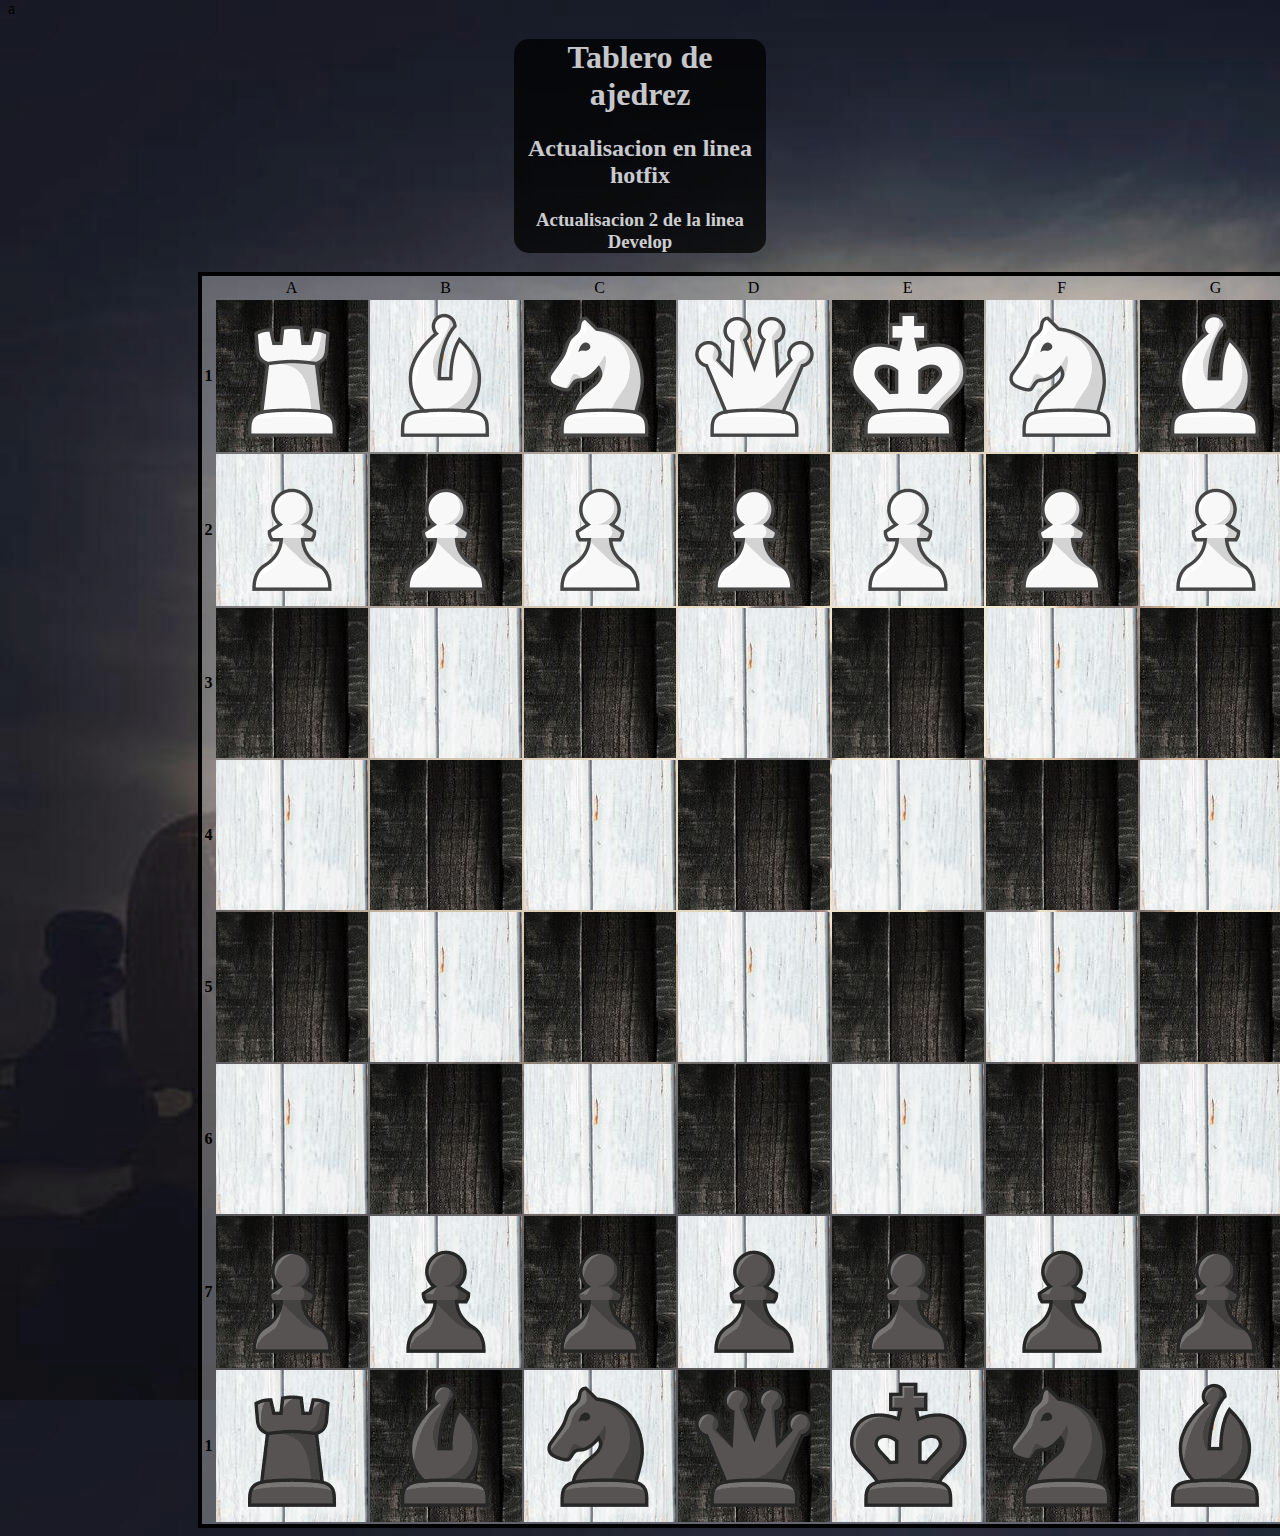
==== Practica 8_1 Tablero/index.html @ c708135f "segundo H3 de la linea Develop añadido" ====
a <!DOCTYPE html>
<html lang="en">
<head>
    <meta charset="UTF-8">
    <meta http-equiv="X-UA-Compatible" content="IE=edge">
    <meta name="viewport" content="width=device-width, initial-scale=1.0">
    <meta autor="Daniel Mesa Granados">
    <link rel="stylesheet" href="css/main.css">
    <title>Tablero</title>
</head>
<style>
    body{
        background-image: url(imagenes/Fondo/fondo_.jpg);
    }
    td.b {
        background-image: url(imagenes/Fondo/fondo\ blanco.jpg);
    
    }

    td.n {
        background-image: url(imagenes/Fondo/fondo\ negro.jpg);
    }
</style>
<body>
    <header><h1>Tablero de ajedrez</h1>
        <h2>Actualisacion en linea hotfix</h2>
        <h3>Actualisacion 2 de la linea Develop</h3>    
    </header>
    <footer>
    <table>
        <tr>
        <td id="arriba"></td>
        <td class="letras">A</td>
        <td class="letras">B</td>
        <td class="letras">C</td>
        <td class="letras">D</td>                                
        <td class="letras">E</td>
        <td class="letras">F</td>                   
        <td class="letras">G</td>
        <td class="letras">H</td>
    </tr>

<!--------------------------------------->
<tr>
    <th class="numero">1</th>
    <td class="n"><img src="imagenes/blancas/torre.png"></td>
    <td class="b"><img src="imagenes/blancas/alfil.png"></td>
    <td class="n"><img src="imagenes/blancas/caballo.png"></td>
    <td class="b"><img src="imagenes/blancas/reina.png"></td>
    <td class="n"><img src="imagenes/blancas/rey.png"></td>
    <td class="b"><img src="imagenes/blancas/caballo.png"></td>
    <td class="n"><img src="imagenes/blancas/alfil.png"></td>
    <td class="b"><img src="imagenes/blancas/torre.png"></td>
</tr>
<!--------------------------------------->
<tr>
    <th class="numero">2</th>
    <td class="b"><img src="imagenes/blancas/peon.png"></td>
    <td class="n"><img src="imagenes/blancas/peon.png"></td>
    <td class="b"><img src="imagenes/blancas/peon.png"></td>
    <td class="n"><img src="imagenes/blancas/peon.png"></td>
    <td class="b"><img src="imagenes/blancas/peon.png"></td>
    <td class="n"><img src="imagenes/blancas/peon.png"></td>
    <td class="b"><img src="imagenes/blancas/peon.png"></td>
    <td class="n"><img src="imagenes/blancas/peon.png"></td>
</tr>
<!--------------------------------------->
<tr>
    <th class="numero">3</th>
    <td class="n"></td>
    <td class="b"></td>
    <td class="n"></td>
    <td class="b"></td>                                
    <td class="n"></td>
    <td class="b"></td>                   
    <td class="n"></td>
    <td class="b"></td>
</tr>
<!--------------------------------------->
<tr>
    <th class="numero">4</th>
    <td class="b"></td>
    <td class="n"></td>
    <td class="b"></td>
    <td class="n"></td>                                
    <td class="b"></td>
    <td class="n"></td>                   
    <td class="b"></td>
    <td class="n"></td>
</tr>
<!--------------------------------------->
<tr>
    <th class="numero">5</th>
    <td class="n"></td>
    <td class="b"></td>
    <td class="n"></td>
    <td class="b"></td>                                
    <td class="n"></td>
    <td class="b"></td>                   
    <td class="n"></td>
    <td class="b"></td>
</tr>
<!--------------------------------------->
<tr>
    <th class="numero">6</th>
    <td class="b"></td>
    <td class="n"></td>
    <td class="b"></td>
    <td class="n"></td>                                
    <td class="b"></td>
    <td class="n"></td>                   
    <td class="b"></td>
    <td class="n"></td>
</tr>
<!--------------------------------------->
<tr>
    <th class="numero">7</th>
    <td class="n"><img src="imagenes/negras/peon.png"></td>
    <td class="b"><img src="imagenes/negras/peon.png"></td>
    <td class="n"><img src="imagenes/negras/peon.png"></td>
    <td class="b"><img src="imagenes/negras/peon.png"></td>
    <td class="n"><img src="imagenes/negras/peon.png"></td>
    <td class="b"><img src="imagenes/negras/peon.png"></td>
    <td class="n"><img src="imagenes/negras/peon.png"></td>
    <td class="b"><img src="imagenes/negras/peon.png"></td>
</tr>
<!--------------------------------------->
<tr>
    <th class="numero">1</th>
    <td class="b"><img src="imagenes/negras/torre.png"></td>
    <td class="n"><img src="imagenes/negras/alfil.png"></td>
    <td class="b"><img src="imagenes/negras/caballo.png"></td>
    <td class="n"><img src="imagenes/negras/reina.png"></td>
    <td class="b"><img src="imagenes/negras/rey.png"></td>
    <td class="n"><img src="imagenes/negras/caballo.png"></td>
    <td class="b"><img src="imagenes/negras/alfil.png"></td>
    <td class="n"><img src="imagenes/negras/torre.png"></td>
</tr>
    </table>
</footer>
</body>
</html>
---- Practica 8_1 Tablero/css/main.css ----
body {
    margin-top: 0%;
    padding-top: 0%;
}

header{
    text-align: center;
    background-color: black;
    color: white;
    opacity: 75%;
    margin-left: 40%;
    margin-right: 40%;
    border-radius: 15px;
}



td.b {
    height: 100px;
    width: 100px;
    background-image: url(imagenes/Fondo/fondo\ blanco.jpg);
    
}

td.n {
    height: 150px;
    width: 100px;
    background-image: url(imagenes/Fondo/fondo\ negro.jpg);
}

table {
    border: solid 4px black;
    margin-left: 15%;
    text-align: center;
    background-color: rgba(255, 255, 255, 0.297);
}
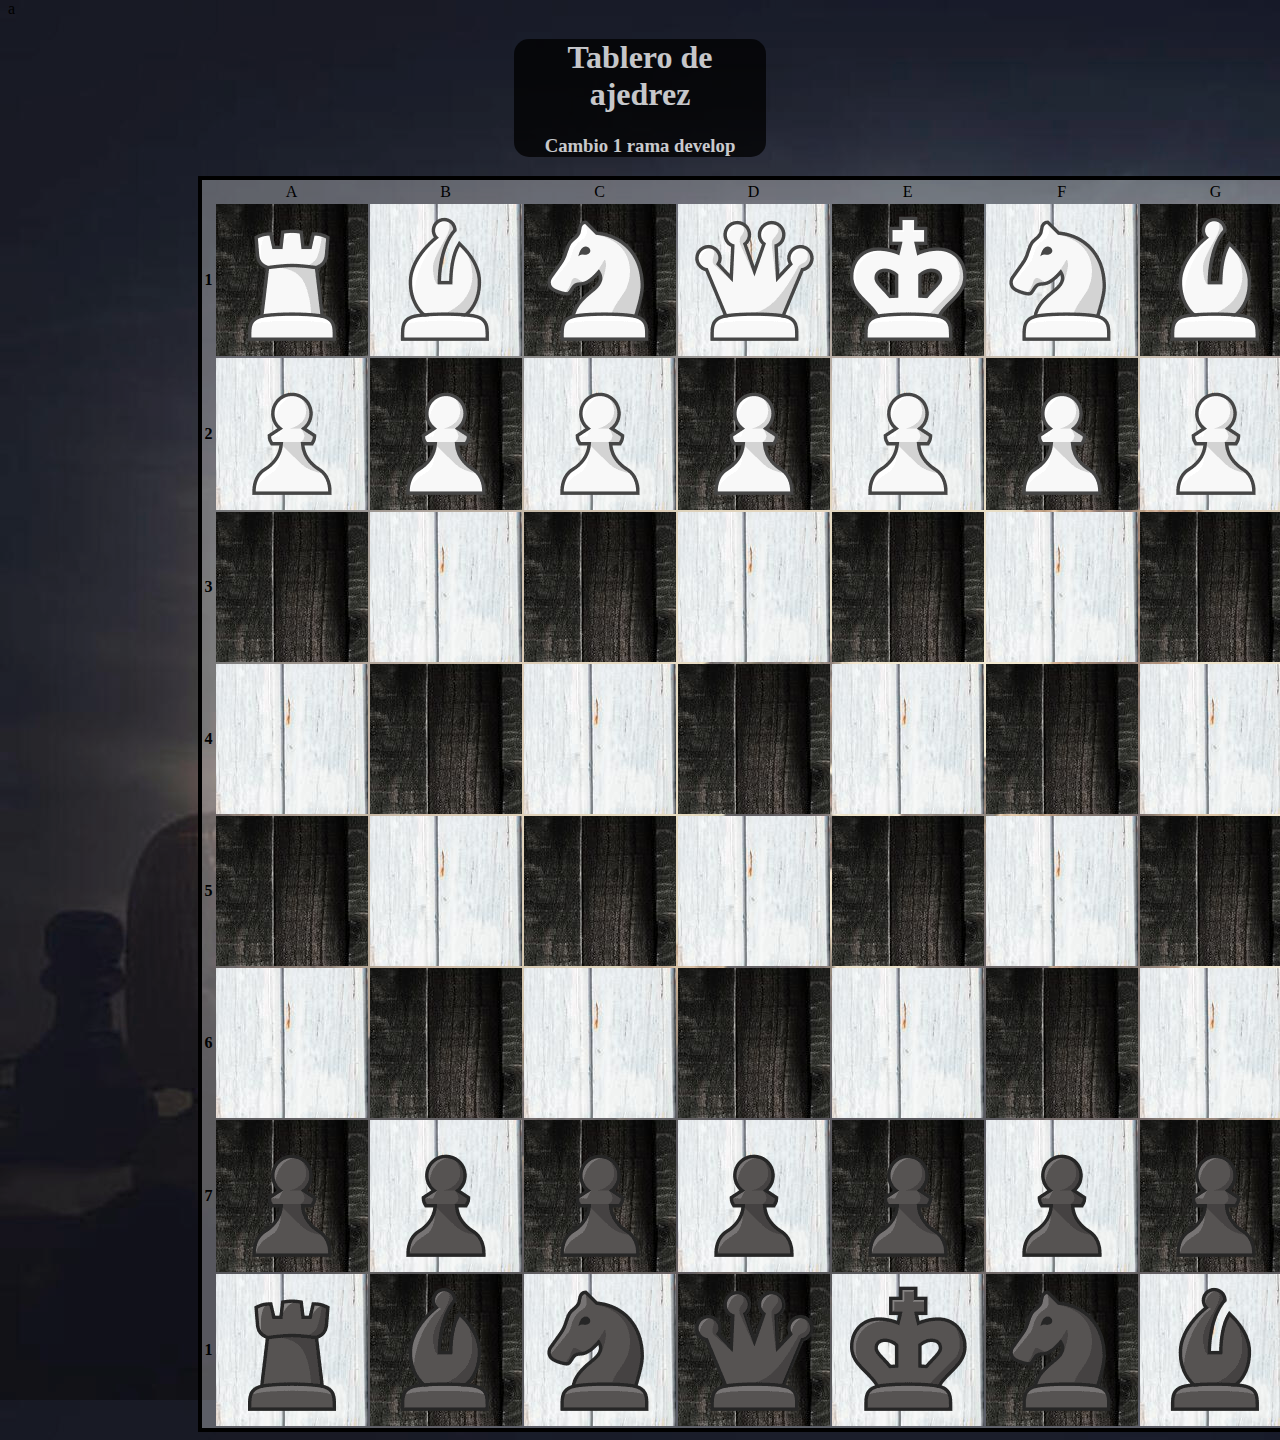
==== commit e17e94c4: "1º h3 rama Develop" ====
--- a/Practica 8_1 Tablero/index.html
+++ b/Practica 8_1 Tablero/index.html
@@ -23,9 +23,7 @@
 </style>
 <body>
     <header><h1>Tablero de ajedrez</h1>
-        <h2>Actualisacion en linea hotfix</h2>
-        <h3>Actualisacion 2 de la linea Develop</h3>    
-    </header>
+            <h3>Cambio 1 rama develop</h3></header>
     <footer>
     <table>
         <tr>
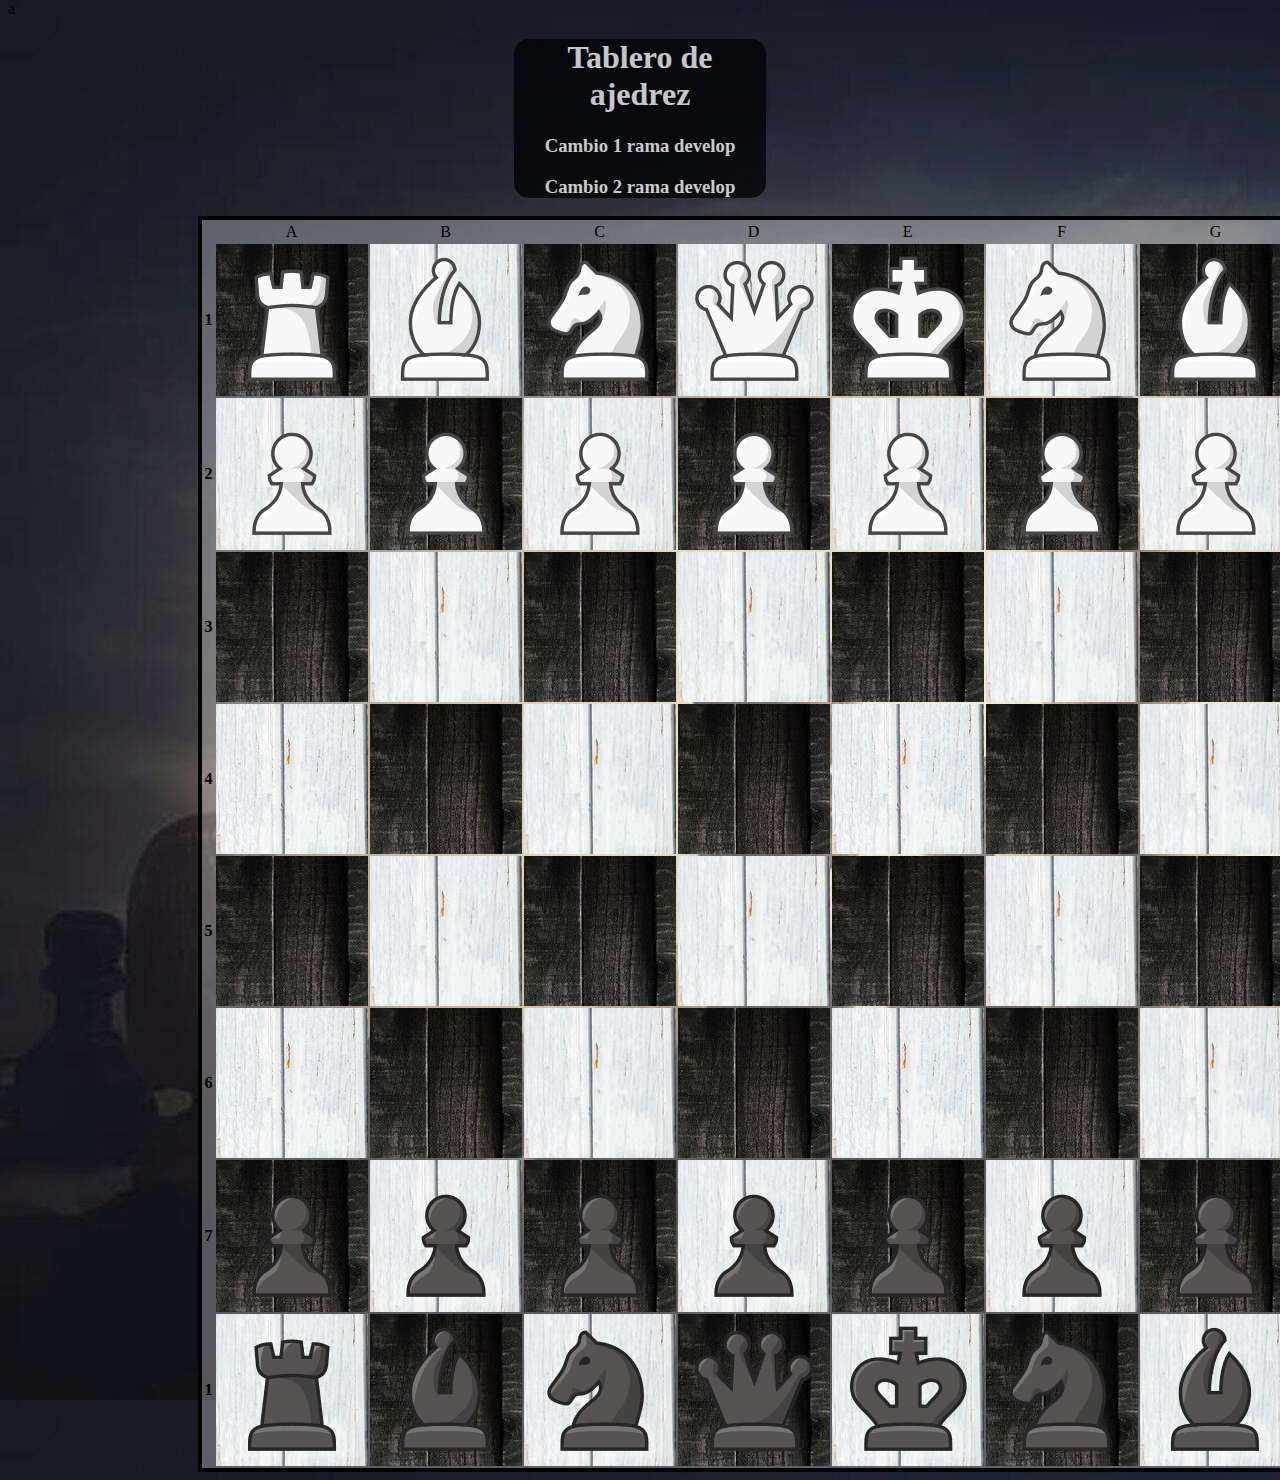
==== commit 9041aa64: "2º h3 de la rama Develop" ====
--- a/Practica 8_1 Tablero/index.html
+++ b/Practica 8_1 Tablero/index.html
@@ -23,7 +23,9 @@
 </style>
 <body>
     <header><h1>Tablero de ajedrez</h1>
-            <h3>Cambio 1 rama develop</h3></header>
+            <h3>Cambio 1 rama develop</h3>
+            <h3>Cambio 2 rama develop</h3>
+        </header>
     <footer>
     <table>
         <tr>
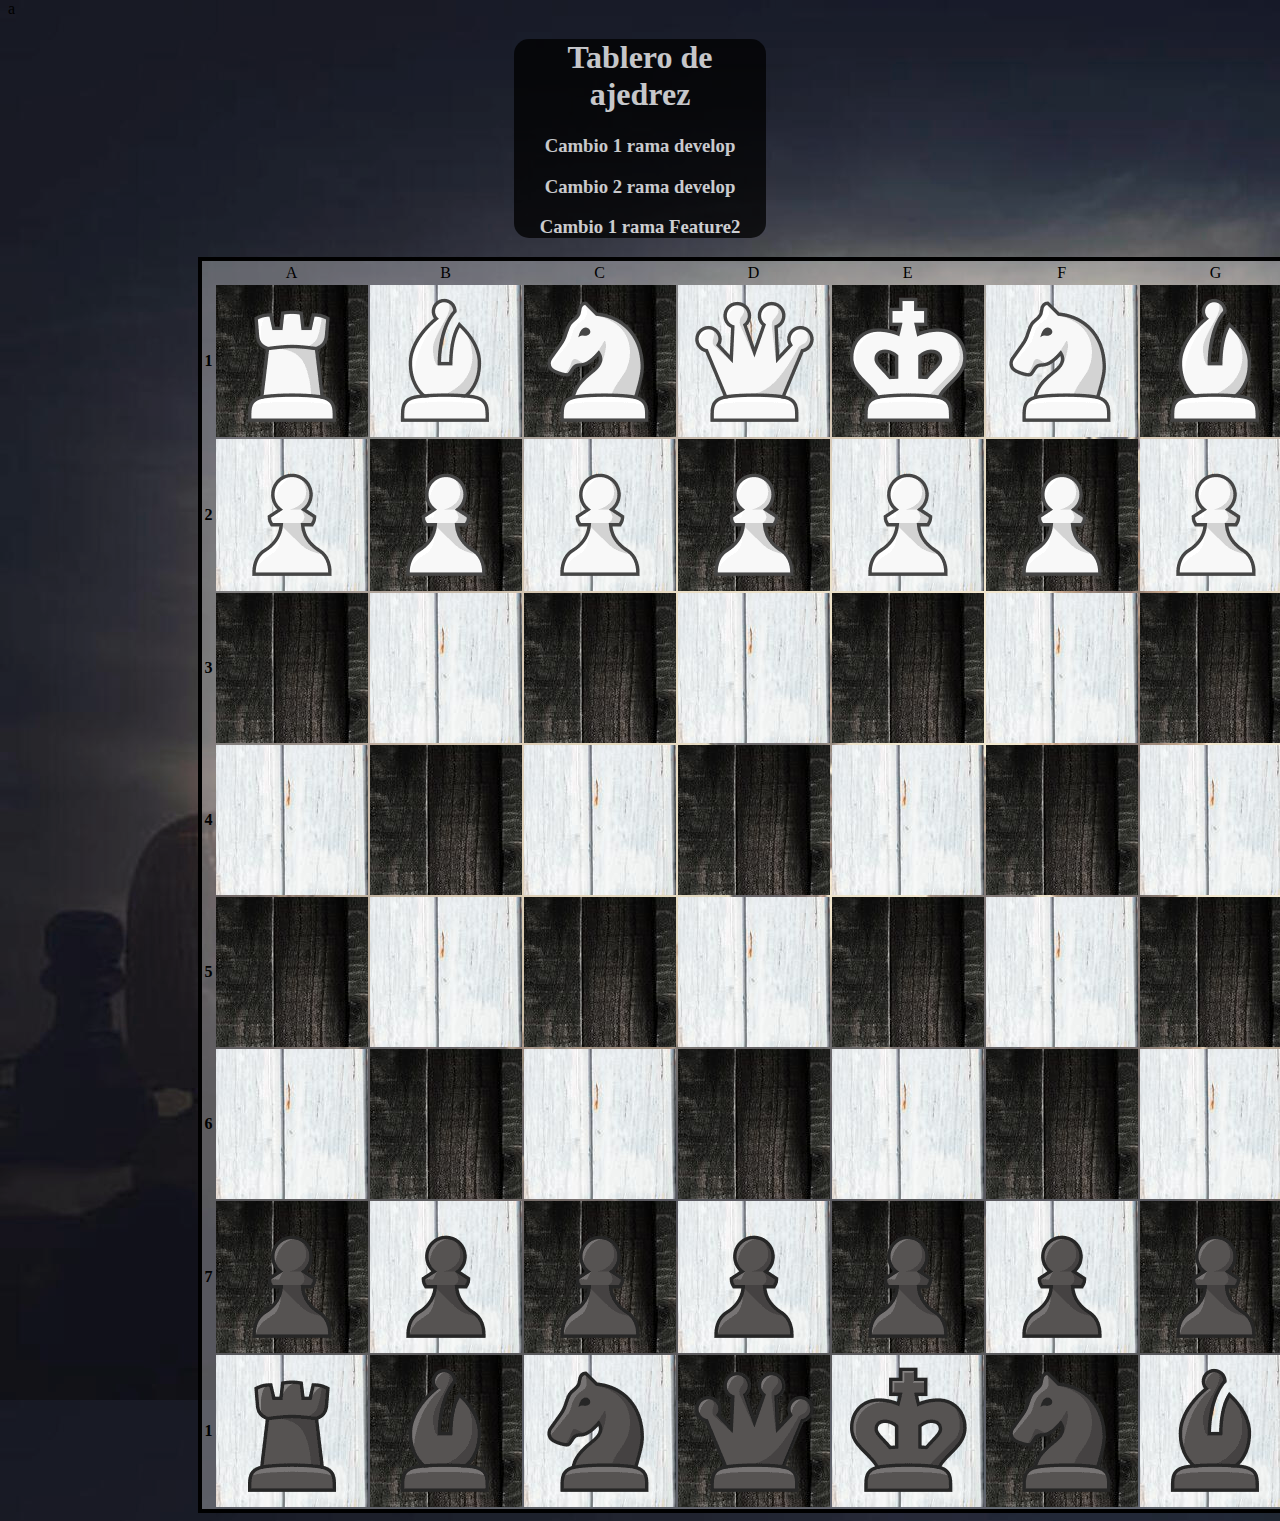
==== commit bab41b79: "1º h3 de la rama Feature2" ====
--- a/Practica 8_1 Tablero/index.html
+++ b/Practica 8_1 Tablero/index.html
@@ -25,6 +25,7 @@
     <header><h1>Tablero de ajedrez</h1>
             <h3>Cambio 1 rama develop</h3>
             <h3>Cambio 2 rama develop</h3>
+            <h3>Cambio 1 rama Feature2</h3>
         </header>
     <footer>
     <table>
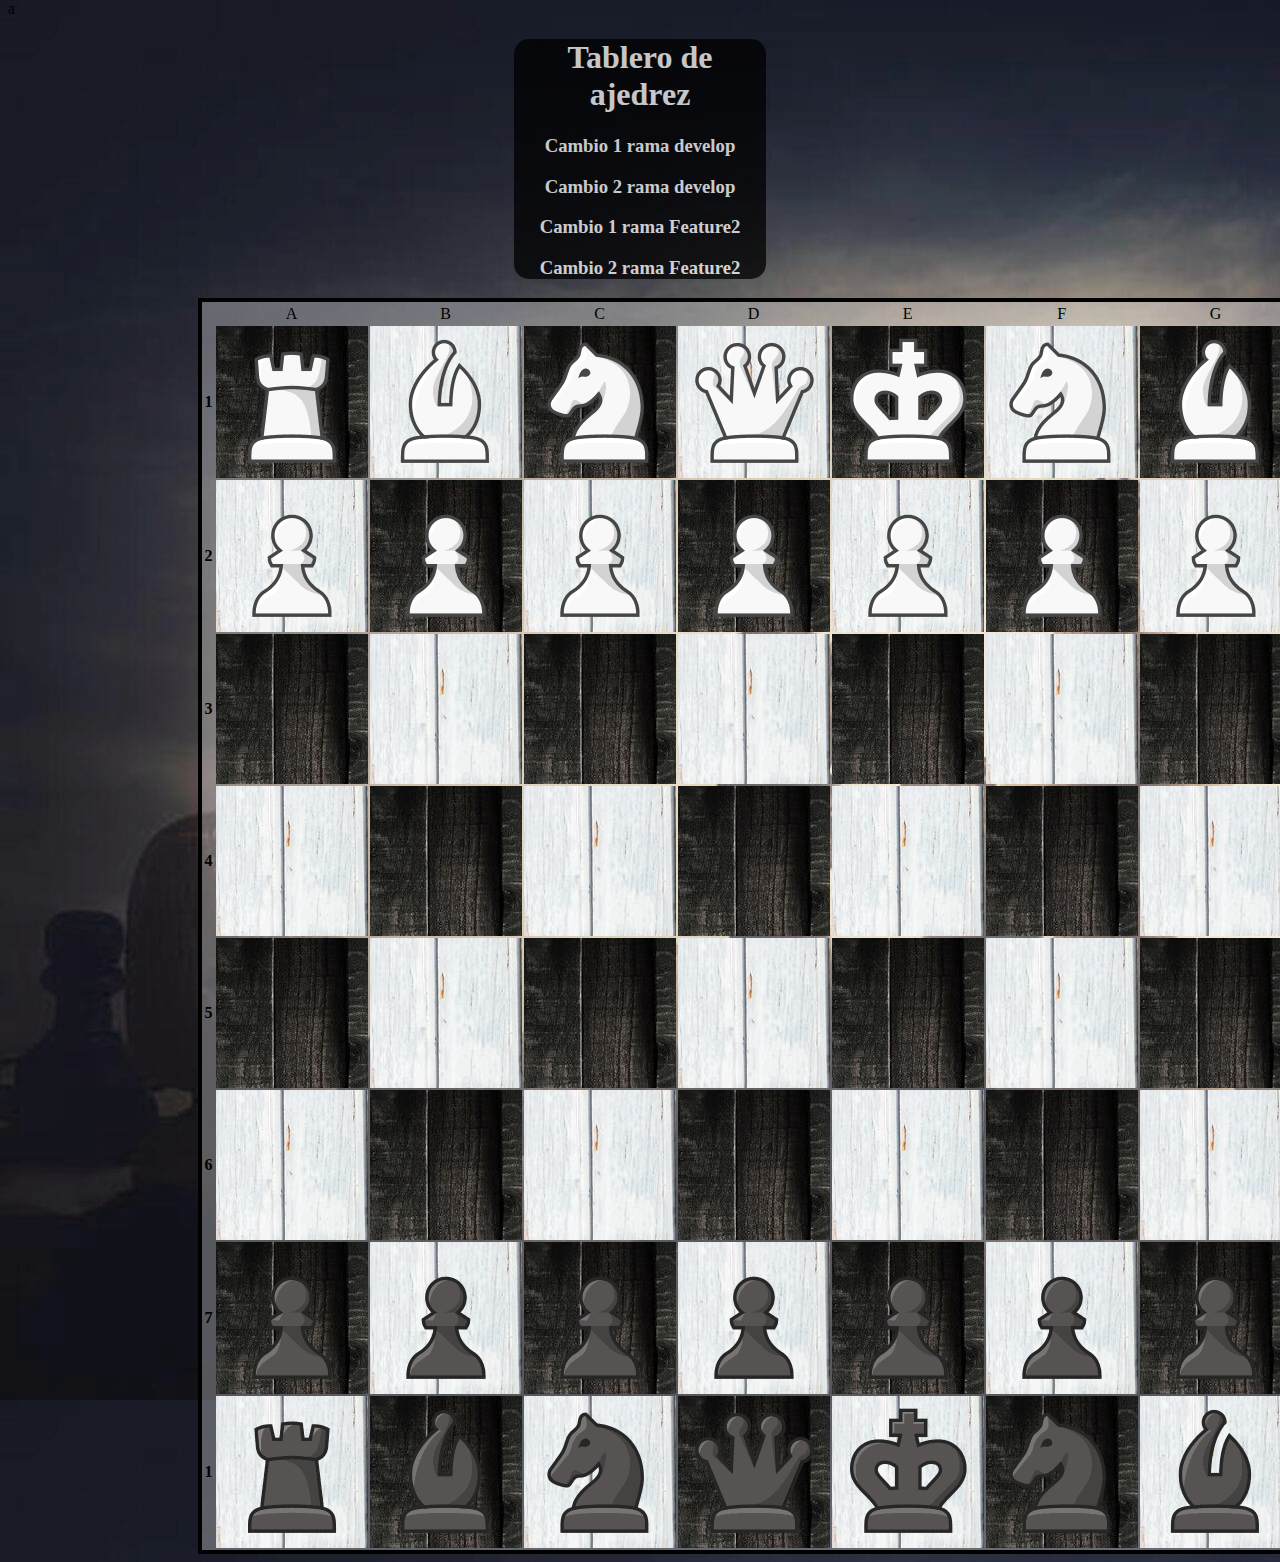
==== commit fdf7a28f: "2º h3 de la rama Feature2" ====
--- a/Practica 8_1 Tablero/index.html
+++ b/Practica 8_1 Tablero/index.html
@@ -26,6 +26,7 @@
             <h3>Cambio 1 rama develop</h3>
             <h3>Cambio 2 rama develop</h3>
             <h3>Cambio 1 rama Feature2</h3>
+            <h3>Cambio 2 rama Feature2</h3>
         </header>
     <footer>
     <table>
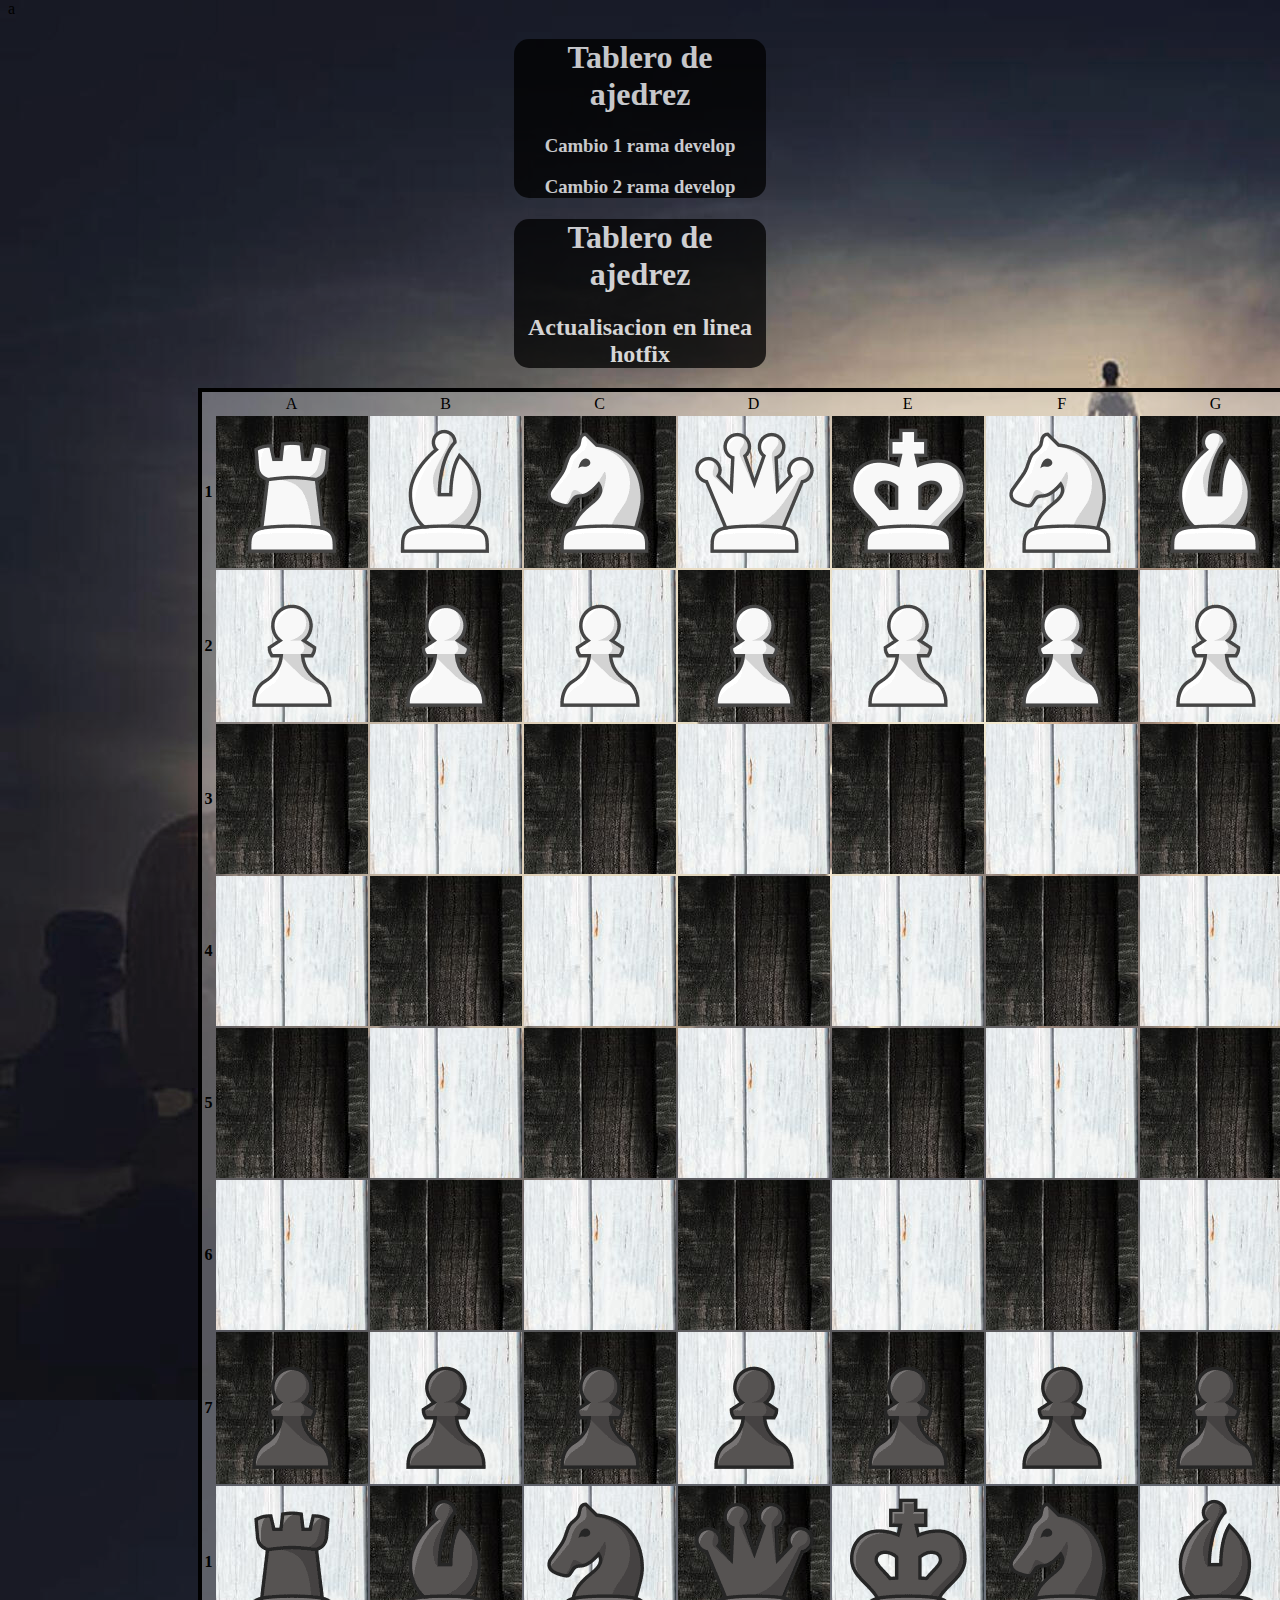
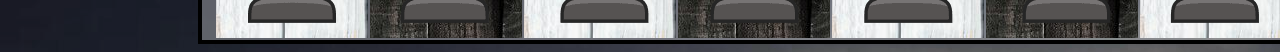
==== commit b4a90e1c: "Conflicto arreglado" ====
--- a/Practica 8_1 Tablero/index.html
+++ b/Practica 8_1 Tablero/index.html
@@ -25,9 +25,8 @@
     <header><h1>Tablero de ajedrez</h1>
             <h3>Cambio 1 rama develop</h3>
             <h3>Cambio 2 rama develop</h3>
-            <h3>Cambio 1 rama Feature2</h3>
-            <h3>Cambio 2 rama Feature2</h3>
         </header>
+    <header><h1>Tablero de ajedrez</h1><h2>Actualisacion en linea hotfix</h2></header>
     <footer>
     <table>
         <tr>
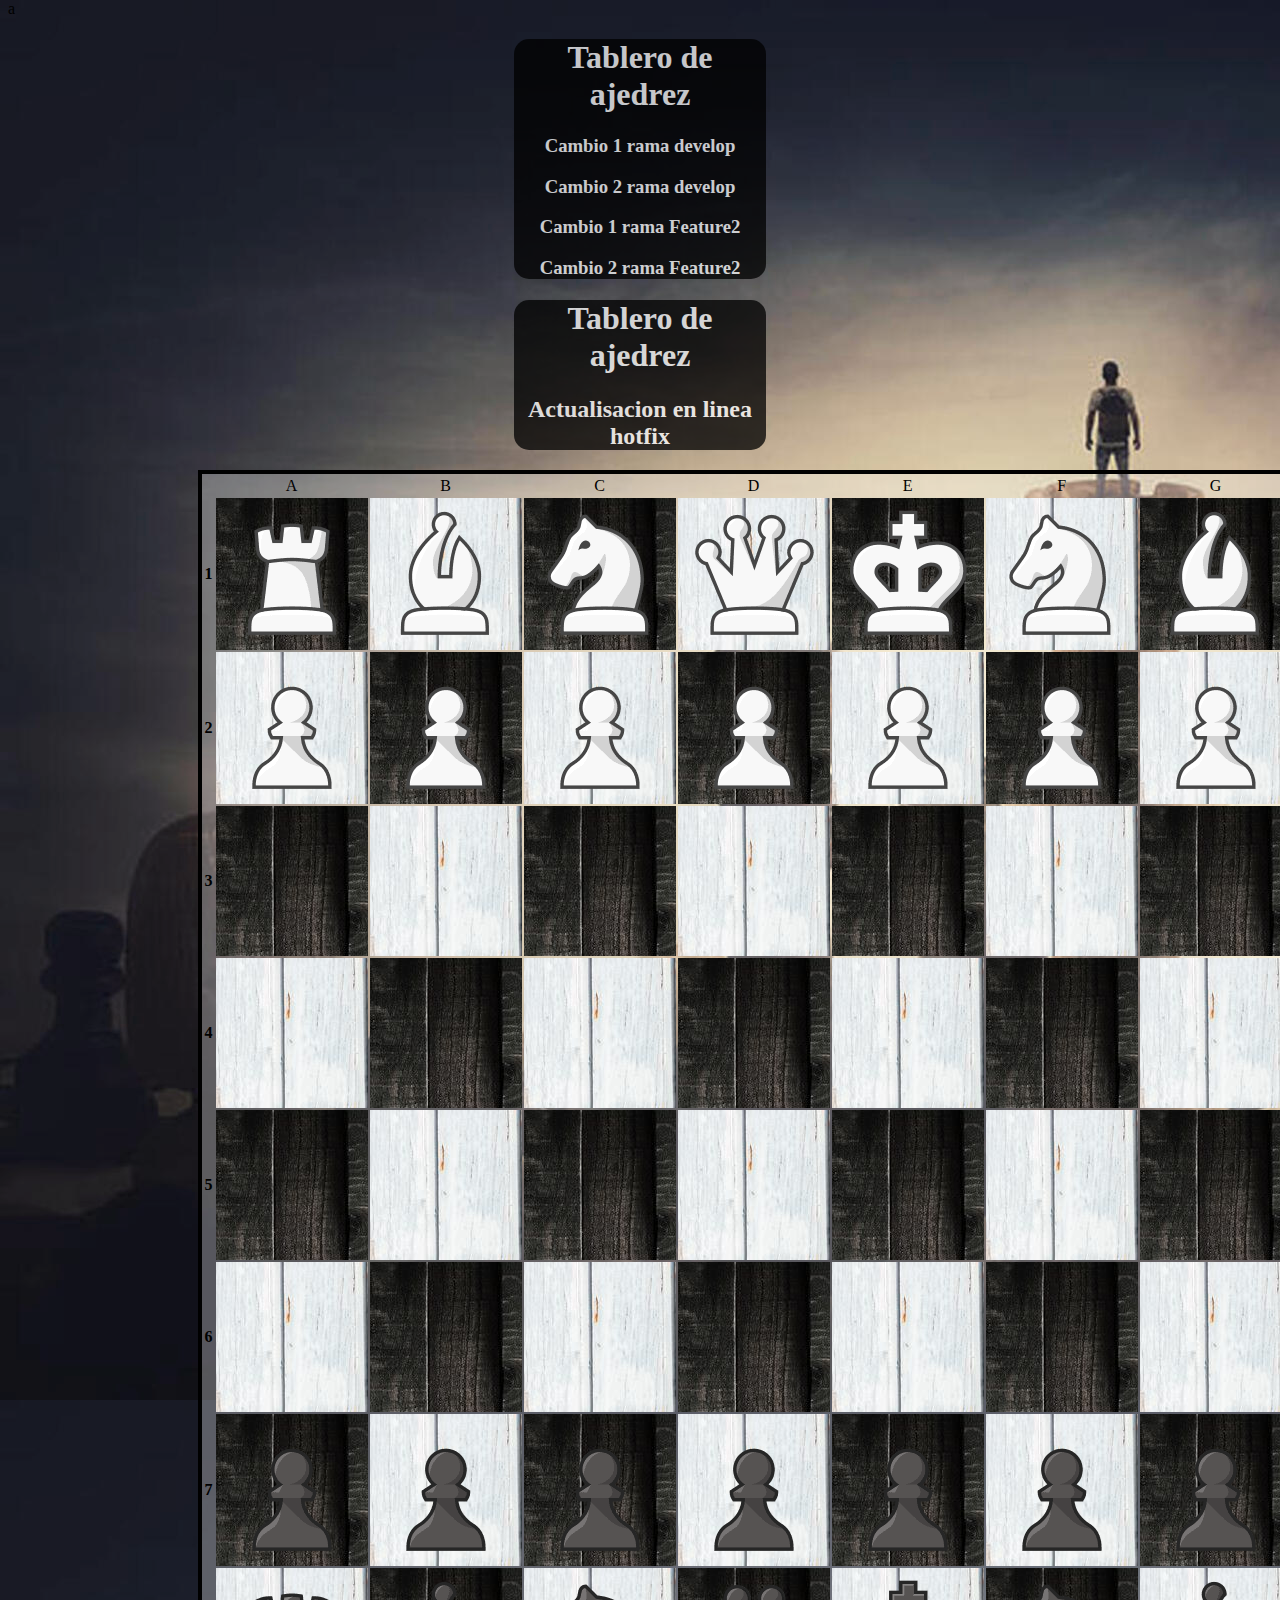
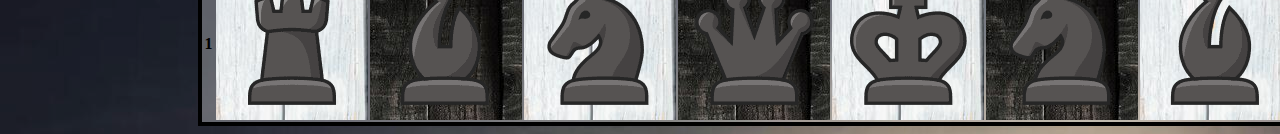
==== commit 61d49fdb: "Merge branch 'Feature2' into Develop" ====
--- a/Practica 8_1 Tablero/index.html
+++ b/Practica 8_1 Tablero/index.html
@@ -25,6 +25,8 @@
     <header><h1>Tablero de ajedrez</h1>
             <h3>Cambio 1 rama develop</h3>
             <h3>Cambio 2 rama develop</h3>
+            <h3>Cambio 1 rama Feature2</h3>
+            <h3>Cambio 2 rama Feature2</h3>
         </header>
     <header><h1>Tablero de ajedrez</h1><h2>Actualisacion en linea hotfix</h2></header>
     <footer>
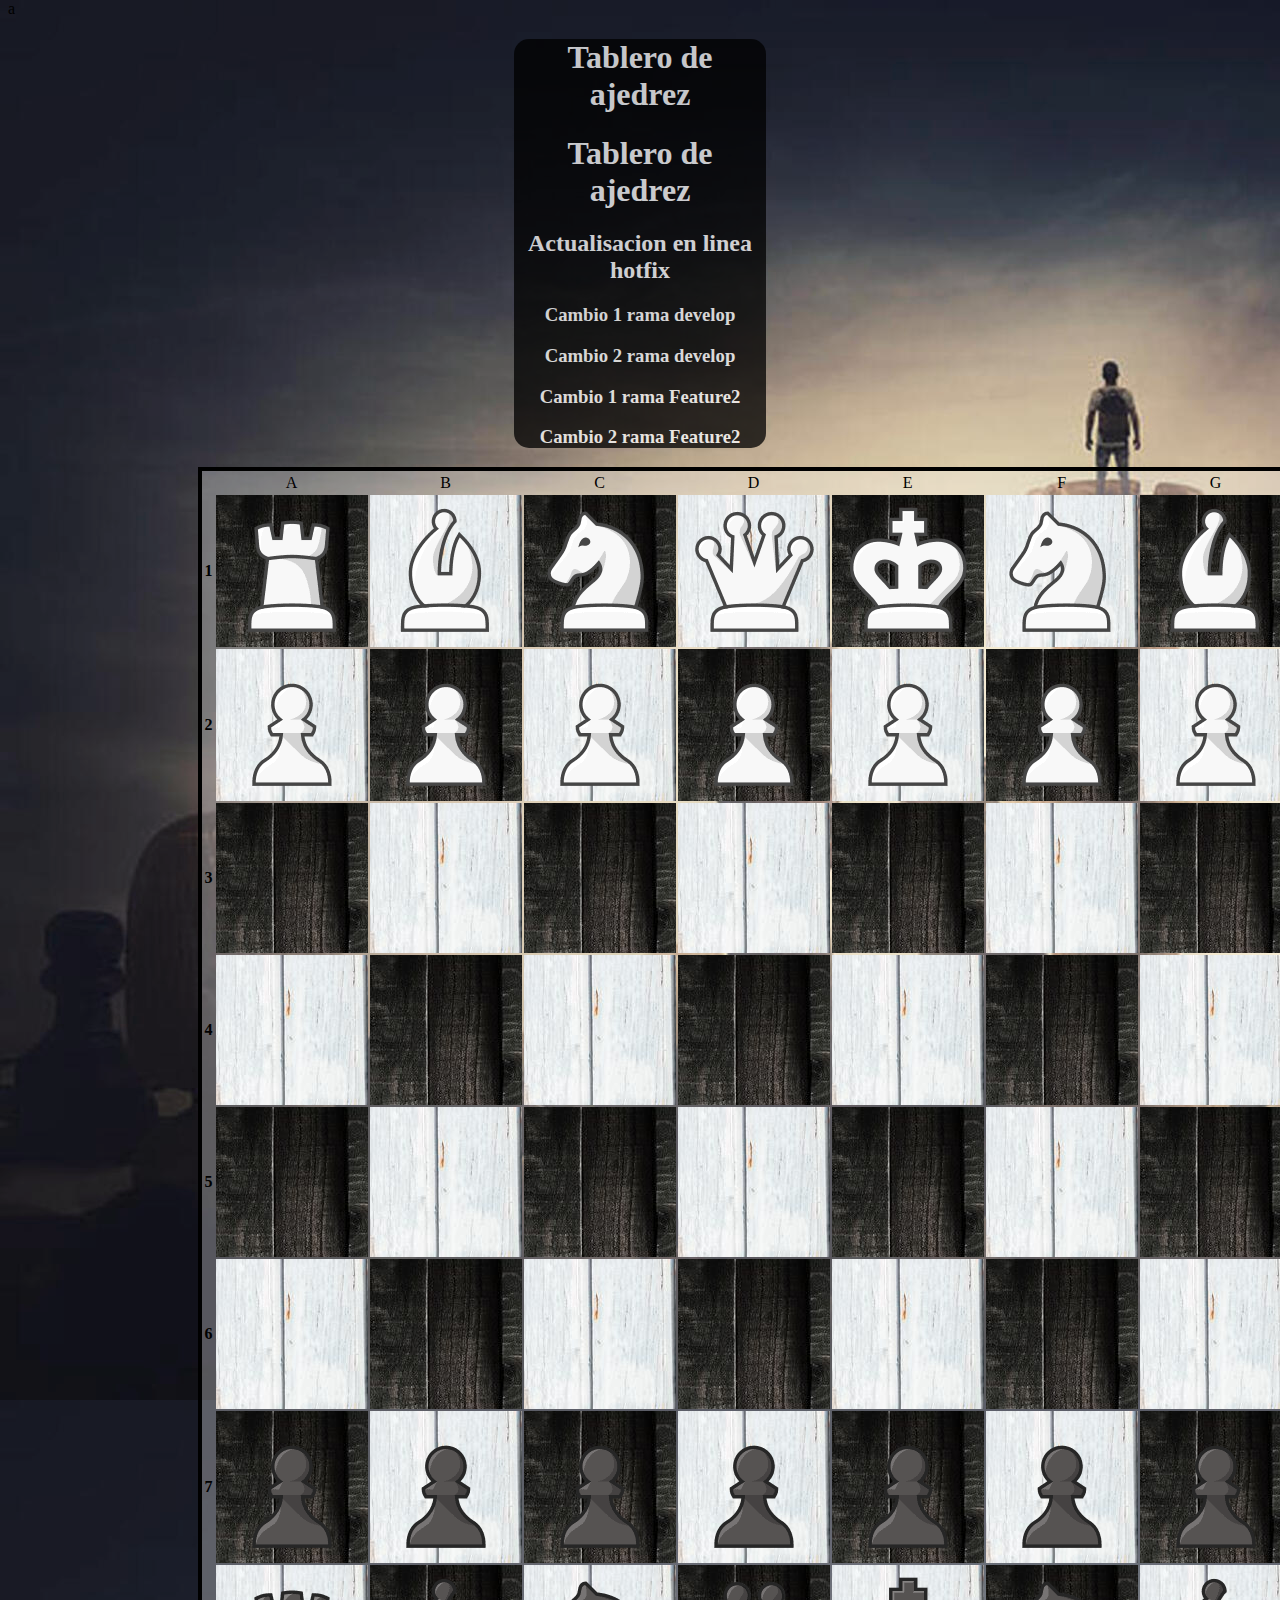
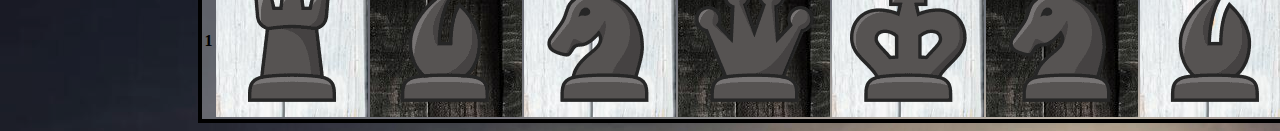
==== commit 88d9c348: "cambio en la rama de Release" ====
--- a/Practica 8_1 Tablero/index.html
+++ b/Practica 8_1 Tablero/index.html
@@ -23,12 +23,13 @@
 </style>
 <body>
     <header><h1>Tablero de ajedrez</h1>
+            <h1>Tablero de ajedrez</h1>
+            <h2>Actualisacion en linea hotfix</h2>
             <h3>Cambio 1 rama develop</h3>
             <h3>Cambio 2 rama develop</h3>
             <h3>Cambio 1 rama Feature2</h3>
             <h3>Cambio 2 rama Feature2</h3>
         </header>
-    <header><h1>Tablero de ajedrez</h1><h2>Actualisacion en linea hotfix</h2></header>
     <footer>
     <table>
         <tr>
